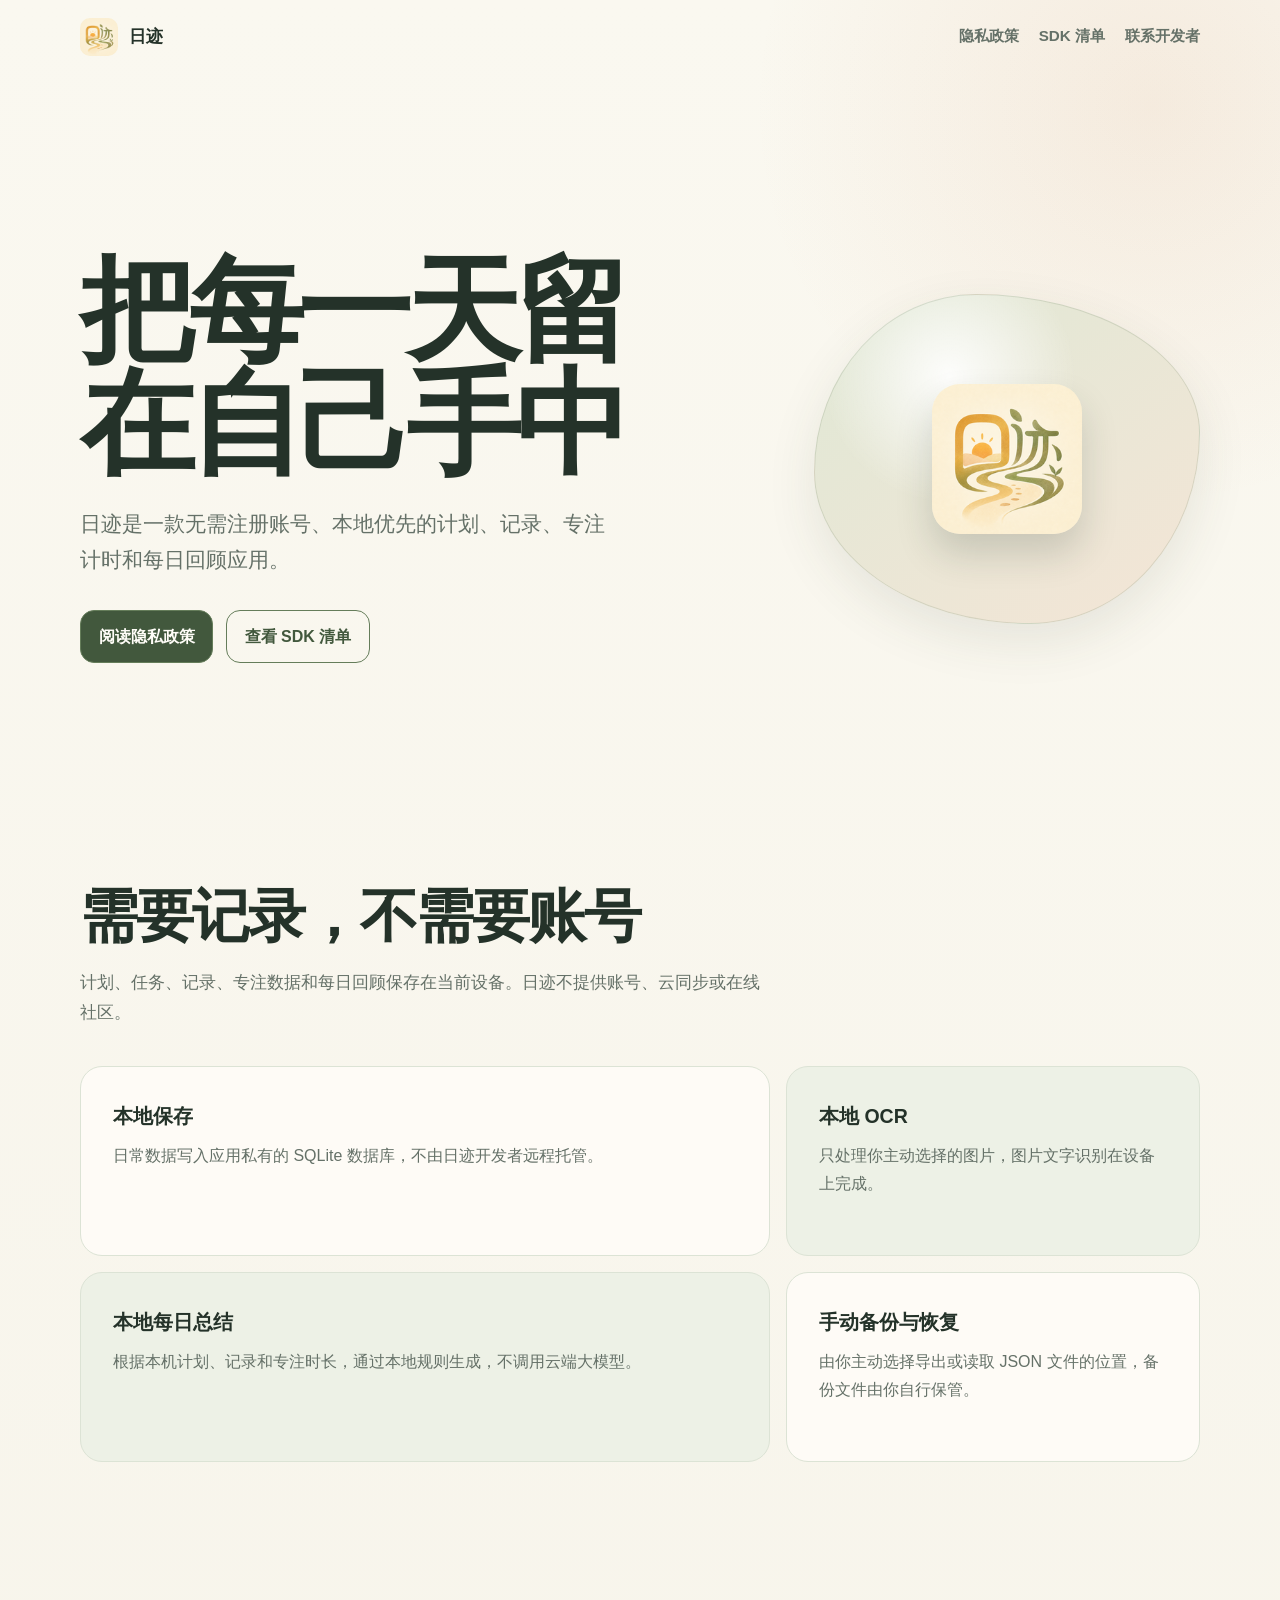
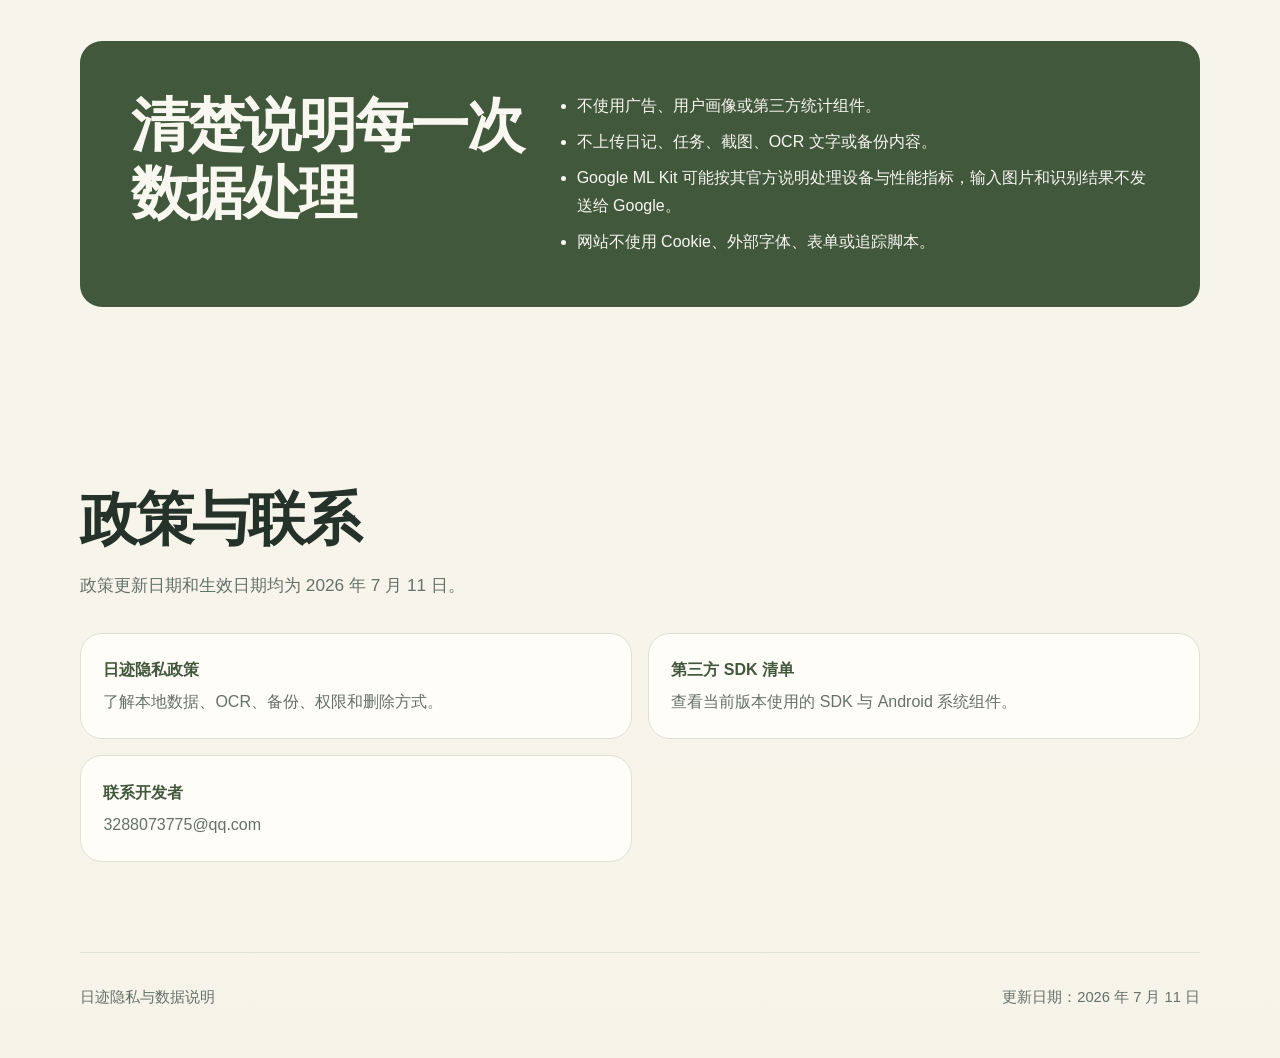
==== index.html @ 3bfed6fa "publish DayTrace privacy site" ====
<!doctype html>
<html lang="zh-CN">
<head>
  <meta charset="utf-8">
  <meta name="viewport" content="width=device-width, initial-scale=1">
  <meta name="description" content="日迹是一款无账号、本地优先的计划、记录、专注计时和每日回顾应用。">
  <meta name="referrer" content="no-referrer">
  <meta http-equiv="Content-Security-Policy" content="default-src 'self'; img-src 'self' data:; style-src 'self'; object-src 'none'; base-uri 'self'; form-action 'none'">
  <title>日迹 | 本地优先的每日记录</title>
  <link rel="icon" type="image/png" href="favicon.png">
  <link rel="stylesheet" href="styles.css">
</head>
<body>
  <a class="skip-link" href="#main">跳到主要内容</a>
  <header class="site-header">
    <a class="brand" href="index.html" aria-current="page">
      <img src="favicon.png" alt="日迹应用图标" width="192" height="192">
      <span>日迹</span>
    </a>
    <nav class="site-nav" aria-label="主要导航">
      <a href="privacy.html">隐私政策</a>
      <a href="sdk.html">SDK 清单</a>
      <a href="mailto:3288073775@qq.com">联系开发者</a>
    </nav>
  </header>

  <main id="main">
    <div class="wrap hero">
      <div class="hero-copy">
        <h1>把每一天留在自己手中</h1>
        <p>日迹是一款无需注册账号、本地优先的计划、记录、专注计时和每日回顾应用。</p>
        <div class="hero-actions">
          <a class="button" href="privacy.html">阅读隐私政策</a>
          <a class="button secondary" href="sdk.html">查看 SDK 清单</a>
        </div>
      </div>
      <div class="app-mark" aria-label="日迹应用图标展示">
        <img src="favicon.png" alt="日迹应用图标" width="192" height="192">
      </div>
    </div>

    <section class="section">
      <div class="wrap">
        <h2>需要记录，不需要账号</h2>
        <p class="lead">计划、任务、记录、专注数据和每日回顾保存在当前设备。日迹不提供账号、云同步或在线社区。</p>
        <div class="feature-grid">
          <article class="feature">
            <h3>本地保存</h3>
            <p>日常数据写入应用私有的 SQLite 数据库，不由日迹开发者远程托管。</p>
          </article>
          <article class="feature">
            <h3>本地 OCR</h3>
            <p>只处理你主动选择的图片，图片文字识别在设备上完成。</p>
          </article>
          <article class="feature">
            <h3>本地每日总结</h3>
            <p>根据本机计划、记录和专注时长，通过本地规则生成，不调用云端大模型。</p>
          </article>
          <article class="feature">
            <h3>手动备份与恢复</h3>
            <p>由你主动选择导出或读取 JSON 文件的位置，备份文件由你自行保管。</p>
          </article>
        </div>
      </div>
    </section>

    <section class="section">
      <div class="wrap trust-panel">
        <h2>清楚说明每一次数据处理</h2>
        <ul>
          <li>不使用广告、用户画像或第三方统计组件。</li>
          <li>不上传日记、任务、截图、OCR 文字或备份内容。</li>
          <li>Google ML Kit 可能按其官方说明处理设备与性能指标，输入图片和识别结果不发送给 Google。</li>
          <li>网站不使用 Cookie、外部字体、表单或追踪脚本。</li>
        </ul>
      </div>
    </section>

    <section class="section">
      <div class="wrap">
        <h2>政策与联系</h2>
        <p class="lead">政策更新日期和生效日期均为 2026 年 7 月 11 日。</p>
        <div class="link-grid">
          <a class="link-card" href="privacy.html">
            <strong>日迹隐私政策</strong>
            <span>了解本地数据、OCR、备份、权限和删除方式。</span>
          </a>
          <a class="link-card" href="sdk.html">
            <strong>第三方 SDK 清单</strong>
            <span>查看当前版本使用的 SDK 与 Android 系统组件。</span>
          </a>
          <a class="link-card" href="mailto:3288073775@qq.com">
            <strong>联系开发者</strong>
            <span>3288073775@qq.com</span>
          </a>
        </div>
      </div>
    </section>
  </main>

  <footer class="site-footer">
    <span>日迹隐私与数据说明</span>
    <span>更新日期：2026 年 7 月 11 日</span>
  </footer>
</body>
</html>
---- styles.css ----
:root {
  color-scheme: light;
  --page: #f6f3e9;
  --surface: #fffdf8;
  --surface-soft: #edf1e6;
  --ink: #243229;
  --muted: #657168;
  --sage: #657d5a;
  --sage-deep: #42583d;
  --orange: #c87842;
  --line: #dce3d5;
  --shadow: 0 18px 50px rgba(57, 72, 51, 0.10);
  --radius: 22px;
}

* {
  box-sizing: border-box;
}

html {
  scroll-behavior: smooth;
}

body {
  margin: 0;
  color: var(--ink);
  background:
    radial-gradient(circle at 90% 4%, rgba(200, 120, 66, 0.10), transparent 25rem),
    linear-gradient(180deg, #faf8f0 0%, var(--page) 100%);
  font-family: -apple-system, BlinkMacSystemFont, "Segoe UI", "Microsoft YaHei", "PingFang SC", sans-serif;
  font-size: 16px;
  line-height: 1.75;
}

a {
  color: var(--sage-deep);
  text-underline-offset: 0.2em;
}

a:hover {
  color: var(--orange);
}

a:focus-visible,
button:focus-visible {
  outline: 3px solid rgba(200, 120, 66, 0.55);
  outline-offset: 4px;
}

.skip-link {
  position: fixed;
  left: 1rem;
  top: 1rem;
  z-index: 10;
  padding: 0.65rem 1rem;
  color: #fffdf8;
  background: var(--sage-deep);
  border-radius: 10px;
  transform: translateY(-180%);
}

.skip-link:focus {
  transform: translateY(0);
}

.site-header {
  width: min(1120px, calc(100% - 2rem));
  margin: 0 auto;
  padding: 1.1rem 0;
  display: flex;
  align-items: center;
  justify-content: space-between;
  gap: 1rem;
}

.brand {
  display: inline-flex;
  align-items: center;
  gap: 0.7rem;
  color: var(--ink);
  font-size: 1.05rem;
  font-weight: 750;
  text-decoration: none;
}

.brand img {
  width: 38px;
  height: 38px;
  border-radius: 10px;
}

.site-nav {
  display: flex;
  align-items: center;
  gap: 1.25rem;
  white-space: nowrap;
}

.site-nav a {
  color: var(--muted);
  font-size: 0.95rem;
  font-weight: 650;
  text-decoration: none;
}

.site-nav a[aria-current="page"] {
  color: var(--sage-deep);
}

.wrap {
  width: min(1120px, calc(100% - 2rem));
  margin: 0 auto;
}

.hero {
  min-height: min(720px, calc(100dvh - 76px));
  padding: clamp(3.5rem, 9vw, 7.5rem) 0 4rem;
  display: grid;
  grid-template-columns: minmax(0, 1.25fr) minmax(260px, 0.75fr);
  align-items: center;
  gap: clamp(2rem, 7vw, 7rem);
}

.hero-copy h1 {
  max-width: 9ch;
  margin: 0;
  font-size: clamp(3.5rem, 9vw, 7.2rem);
  line-height: 0.98;
  letter-spacing: -0.055em;
}

.hero-copy p {
  max-width: 34rem;
  margin: 1.6rem 0 0;
  color: var(--muted);
  font-size: clamp(1.05rem, 2vw, 1.3rem);
}

.hero-actions {
  margin-top: 2rem;
  display: flex;
  flex-wrap: wrap;
  gap: 0.8rem;
}

.button {
  min-height: 48px;
  padding: 0.72rem 1.1rem;
  display: inline-flex;
  align-items: center;
  justify-content: center;
  border: 1px solid var(--sage);
  border-radius: 14px;
  color: #fffdf8;
  background: var(--sage-deep);
  font-weight: 700;
  text-decoration: none;
}

.button.secondary {
  color: var(--sage-deep);
  background: transparent;
}

.button:active {
  transform: translateY(1px);
}

.app-mark {
  position: relative;
  min-height: 330px;
  display: grid;
  place-items: center;
  border: 1px solid rgba(101, 125, 90, 0.18);
  border-radius: 42% 58% 44% 56% / 54% 42% 58% 46%;
  background:
    radial-gradient(circle at 35% 25%, rgba(255, 255, 255, 0.92), transparent 36%),
    linear-gradient(145deg, #dfe8d5, #f4e5d6);
  box-shadow: var(--shadow);
}

.app-mark img {
  width: min(42%, 150px);
  height: auto;
  border-radius: 28px;
  box-shadow: 0 20px 36px rgba(40, 55, 44, 0.18);
}

.section {
  padding: clamp(3.5rem, 7vw, 6rem) 0;
}

.section h2 {
  max-width: 18ch;
  margin: 0 0 1rem;
  font-size: clamp(2rem, 4.5vw, 3.6rem);
  line-height: 1.18;
  letter-spacing: -0.035em;
}

.lead {
  max-width: 43rem;
  margin: 0;
  color: var(--muted);
  font-size: 1.08rem;
}

.feature-grid {
  margin-top: 2.4rem;
  display: grid;
  grid-template-columns: 1.25fr 0.75fr;
  gap: 1rem;
}

.feature {
  min-height: 190px;
  padding: clamp(1.3rem, 3vw, 2rem);
  border: 1px solid var(--line);
  border-radius: var(--radius);
  background: rgba(255, 253, 248, 0.84);
}

.feature:nth-child(2),
.feature:nth-child(3) {
  background: var(--surface-soft);
}

.feature h3 {
  margin: 0 0 0.55rem;
  font-size: 1.22rem;
}

.feature p {
  margin: 0;
  color: var(--muted);
}

.trust-panel {
  padding: clamp(1.5rem, 5vw, 3.2rem);
  display: grid;
  grid-template-columns: 0.8fr 1.2fr;
  gap: 2rem;
  border-radius: var(--radius);
  color: #f8f7f0;
  background: var(--sage-deep);
}

.trust-panel h2 {
  margin: 0;
  color: inherit;
}

.trust-panel ul {
  margin: 0;
  padding-left: 1.2rem;
}

.trust-panel li + li {
  margin-top: 0.5rem;
}

.link-grid {
  margin-top: 2rem;
  display: grid;
  grid-template-columns: 1fr 1fr;
  gap: 1rem;
}

.link-card {
  padding: 1.4rem;
  border: 1px solid var(--line);
  border-radius: var(--radius);
  background: var(--surface);
  text-decoration: none;
}

.link-card strong,
.link-card span {
  display: block;
}

.link-card span {
  margin-top: 0.25rem;
  color: var(--muted);
}

.legal {
  width: min(820px, calc(100% - 2rem));
  margin: 0 auto;
  padding: 3.5rem 0 6rem;
}

.legal-header {
  margin-bottom: 2.8rem;
  padding-bottom: 2rem;
  border-bottom: 1px solid var(--line);
}

.legal-header h1 {
  margin: 0;
  font-size: clamp(2.4rem, 7vw, 4.8rem);
  line-height: 1.1;
  letter-spacing: -0.045em;
}

.meta {
  margin-top: 1rem;
  color: var(--muted);
}

.legal section + section {
  margin-top: 2.7rem;
}

.legal h2 {
  margin: 0 0 0.8rem;
  font-size: 1.5rem;
  line-height: 1.35;
}

.legal h3 {
  margin: 1.5rem 0 0.45rem;
  font-size: 1.05rem;
}

.legal p,
.legal li {
  color: #39463d;
}

.legal ul {
  padding-left: 1.35rem;
}

.notice {
  padding: 1rem 1.1rem;
  border-left: 4px solid var(--orange);
  border-radius: 0 14px 14px 0;
  background: #fff6eb;
}

.sdk-list {
  display: grid;
  gap: 1rem;
}

.sdk-item {
  padding: 1.35rem;
  border: 1px solid var(--line);
  border-radius: var(--radius);
  background: var(--surface);
}

.sdk-item h2 {
  margin-bottom: 0.5rem;
}

.sdk-item dl {
  margin: 0;
  display: grid;
  grid-template-columns: 8rem 1fr;
  gap: 0.35rem 1rem;
}

.sdk-item dt {
  color: var(--muted);
  font-weight: 700;
}

.sdk-item dd {
  margin: 0;
}

.site-footer {
  width: min(1120px, calc(100% - 2rem));
  margin: 0 auto;
  padding: 2rem 0 3rem;
  display: flex;
  justify-content: space-between;
  gap: 1rem;
  border-top: 1px solid var(--line);
  color: var(--muted);
  font-size: 0.92rem;
}

.not-found {
  min-height: calc(100dvh - 160px);
  display: grid;
  place-content: center;
  text-align: center;
}

@media (max-width: 720px) {
  .site-header {
    align-items: flex-start;
  }

  .site-nav {
    gap: 0.8rem;
  }

  .site-nav a {
    font-size: 0.86rem;
  }

  .hero,
  .feature-grid,
  .trust-panel,
  .link-grid {
    grid-template-columns: 1fr;
  }

  .hero {
    min-height: auto;
    padding-top: 3rem;
  }

  .hero-copy h1 {
    font-size: clamp(3.2rem, 18vw, 5rem);
  }

  .app-mark {
    min-height: 250px;
  }

  .sdk-item dl {
    grid-template-columns: 1fr;
  }

  .sdk-item dd + dt {
    margin-top: 0.5rem;
  }

  .site-footer {
    flex-direction: column;
  }
}

@media (max-width: 440px) {
  .site-header {
    display: block;
  }

  .site-nav {
    margin-top: 0.8rem;
    justify-content: space-between;
  }

  .brand img {
    width: 34px;
    height: 34px;
  }
}

@media (prefers-reduced-motion: reduce) {
  html {
    scroll-behavior: auto;
  }
}
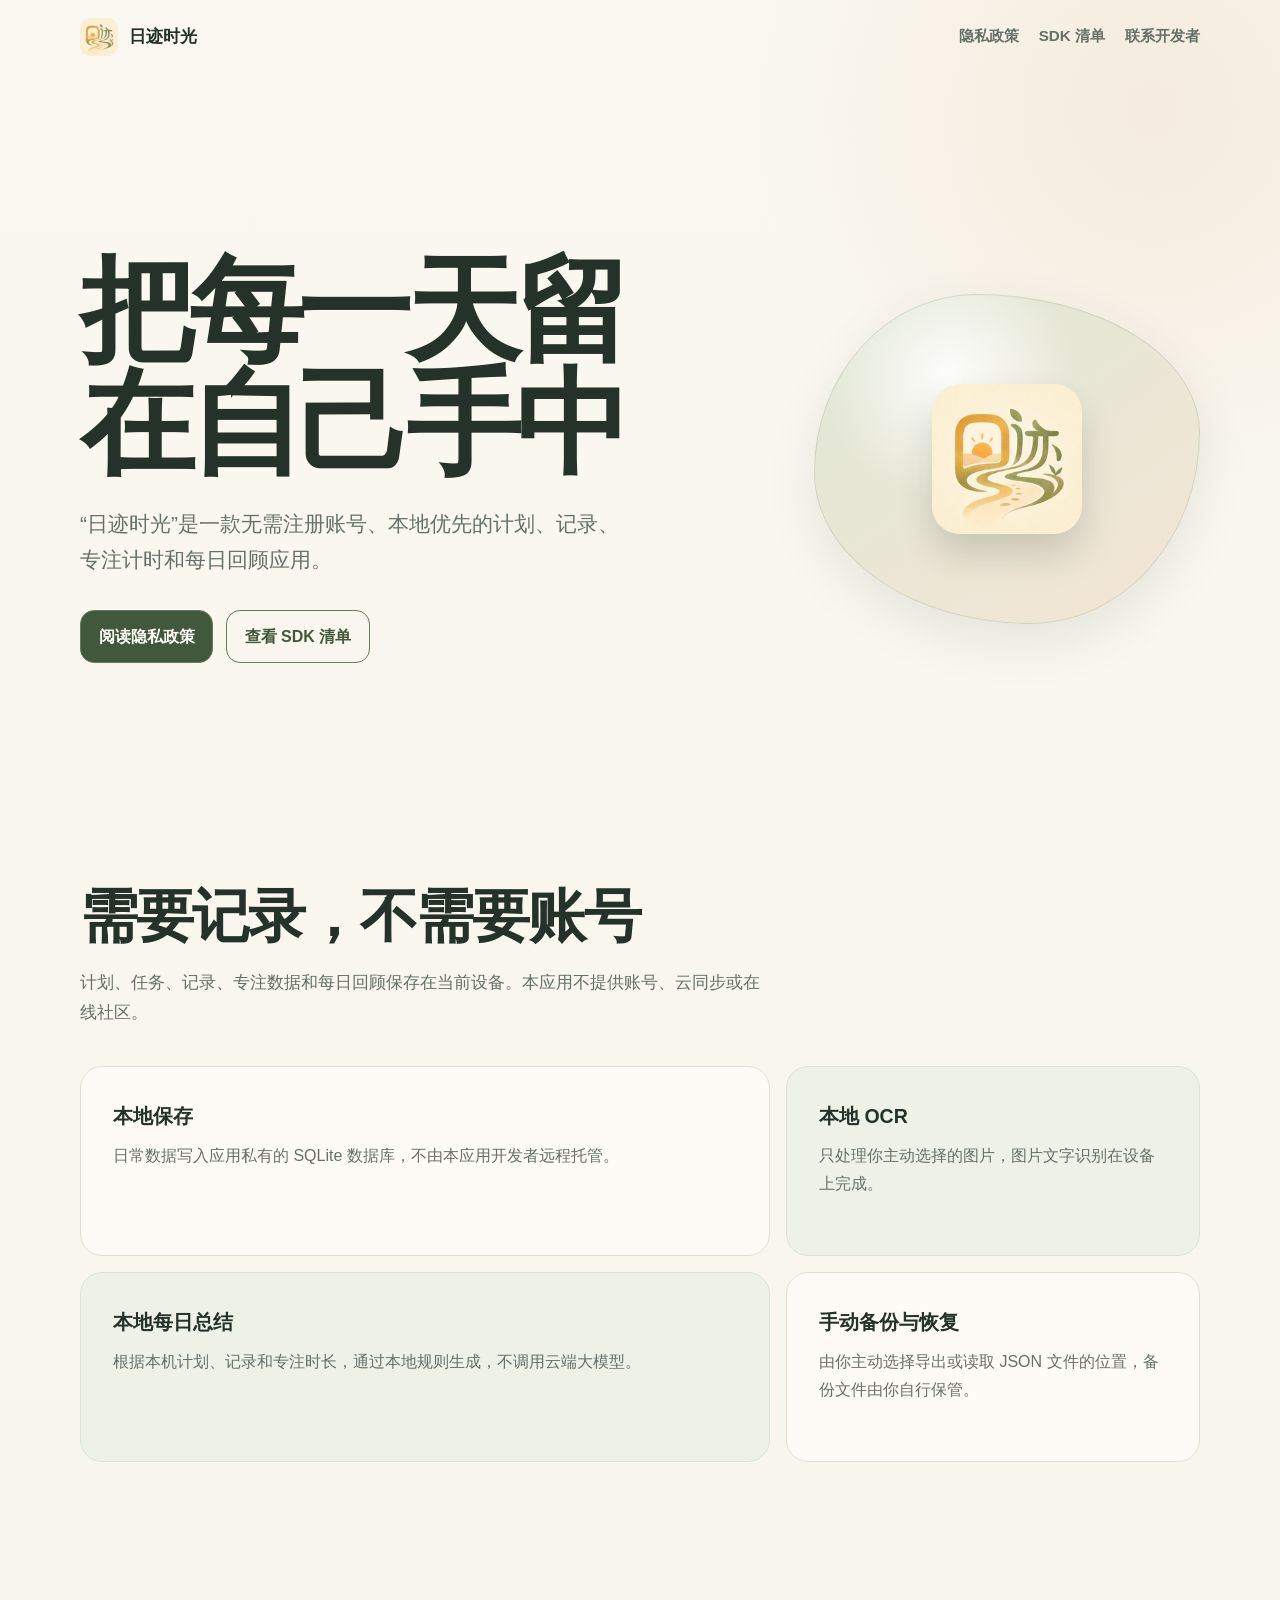
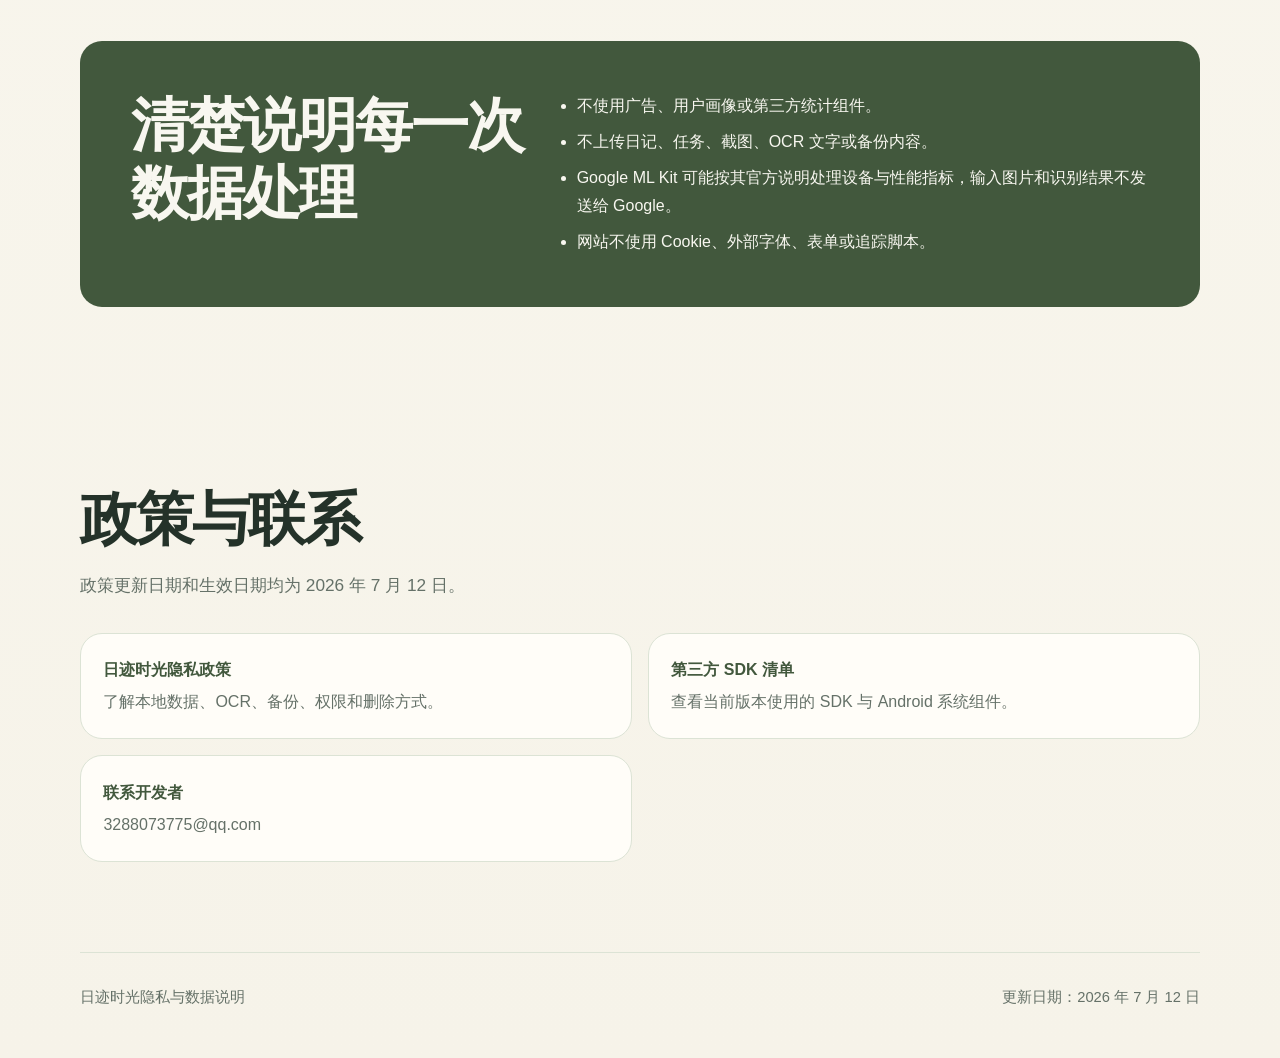
==== commit 34536f61: "unify official app name as ????" ====
--- a/index.html
+++ b/index.html
@@ -3,10 +3,10 @@
 <head>
   <meta charset="utf-8">
   <meta name="viewport" content="width=device-width, initial-scale=1">
-  <meta name="description" content="日迹是一款无账号、本地优先的计划、记录、专注计时和每日回顾应用。">
+  <meta name="description" content="日迹时光是一款无账号、本地优先的计划、记录、专注计时和每日回顾应用。">
   <meta name="referrer" content="no-referrer">
   <meta http-equiv="Content-Security-Policy" content="default-src 'self'; img-src 'self' data:; style-src 'self'; object-src 'none'; base-uri 'self'; form-action 'none'">
-  <title>日迹 | 本地优先的每日记录</title>
+  <title>日迹时光 | 本地优先的每日记录</title>
   <link rel="icon" type="image/png" href="favicon.png">
   <link rel="stylesheet" href="styles.css">
 </head>
@@ -14,8 +14,8 @@
   <a class="skip-link" href="#main">跳到主要内容</a>
   <header class="site-header">
     <a class="brand" href="index.html" aria-current="page">
-      <img src="favicon.png" alt="日迹应用图标" width="192" height="192">
-      <span>日迹</span>
+      <img src="favicon.png" alt="日迹时光应用图标" width="192" height="192">
+      <span>日迹时光</span>
     </a>
     <nav class="site-nav" aria-label="主要导航">
       <a href="privacy.html">隐私政策</a>
@@ -28,25 +28,25 @@
     <div class="wrap hero">
       <div class="hero-copy">
         <h1>把每一天留在自己手中</h1>
-        <p>日迹是一款无需注册账号、本地优先的计划、记录、专注计时和每日回顾应用。</p>
+        <p>“日迹时光”是一款无需注册账号、本地优先的计划、记录、专注计时和每日回顾应用。</p>
         <div class="hero-actions">
           <a class="button" href="privacy.html">阅读隐私政策</a>
           <a class="button secondary" href="sdk.html">查看 SDK 清单</a>
         </div>
       </div>
-      <div class="app-mark" aria-label="日迹应用图标展示">
-        <img src="favicon.png" alt="日迹应用图标" width="192" height="192">
+      <div class="app-mark" aria-label="日迹时光应用图标展示">
+        <img src="favicon.png" alt="日迹时光应用图标" width="192" height="192">
       </div>
     </div>
 
     <section class="section">
       <div class="wrap">
         <h2>需要记录，不需要账号</h2>
-        <p class="lead">计划、任务、记录、专注数据和每日回顾保存在当前设备。日迹不提供账号、云同步或在线社区。</p>
+        <p class="lead">计划、任务、记录、专注数据和每日回顾保存在当前设备。本应用不提供账号、云同步或在线社区。</p>
         <div class="feature-grid">
           <article class="feature">
             <h3>本地保存</h3>
-            <p>日常数据写入应用私有的 SQLite 数据库，不由日迹开发者远程托管。</p>
+            <p>日常数据写入应用私有的 SQLite 数据库，不由本应用开发者远程托管。</p>
           </article>
           <article class="feature">
             <h3>本地 OCR</h3>
@@ -79,10 +79,10 @@
     <section class="section">
       <div class="wrap">
         <h2>政策与联系</h2>
-        <p class="lead">政策更新日期和生效日期均为 2026 年 7 月 11 日。</p>
+        <p class="lead">政策更新日期和生效日期均为 2026 年 7 月 12 日。</p>
         <div class="link-grid">
           <a class="link-card" href="privacy.html">
-            <strong>日迹隐私政策</strong>
+            <strong>日迹时光隐私政策</strong>
             <span>了解本地数据、OCR、备份、权限和删除方式。</span>
           </a>
           <a class="link-card" href="sdk.html">
@@ -99,9 +99,8 @@
   </main>
 
   <footer class="site-footer">
-    <span>日迹隐私与数据说明</span>
-    <span>更新日期：2026 年 7 月 11 日</span>
+    <span>日迹时光隐私与数据说明</span>
+    <span>更新日期：2026 年 7 月 12 日</span>
   </footer>
 </body>
 </html>
-
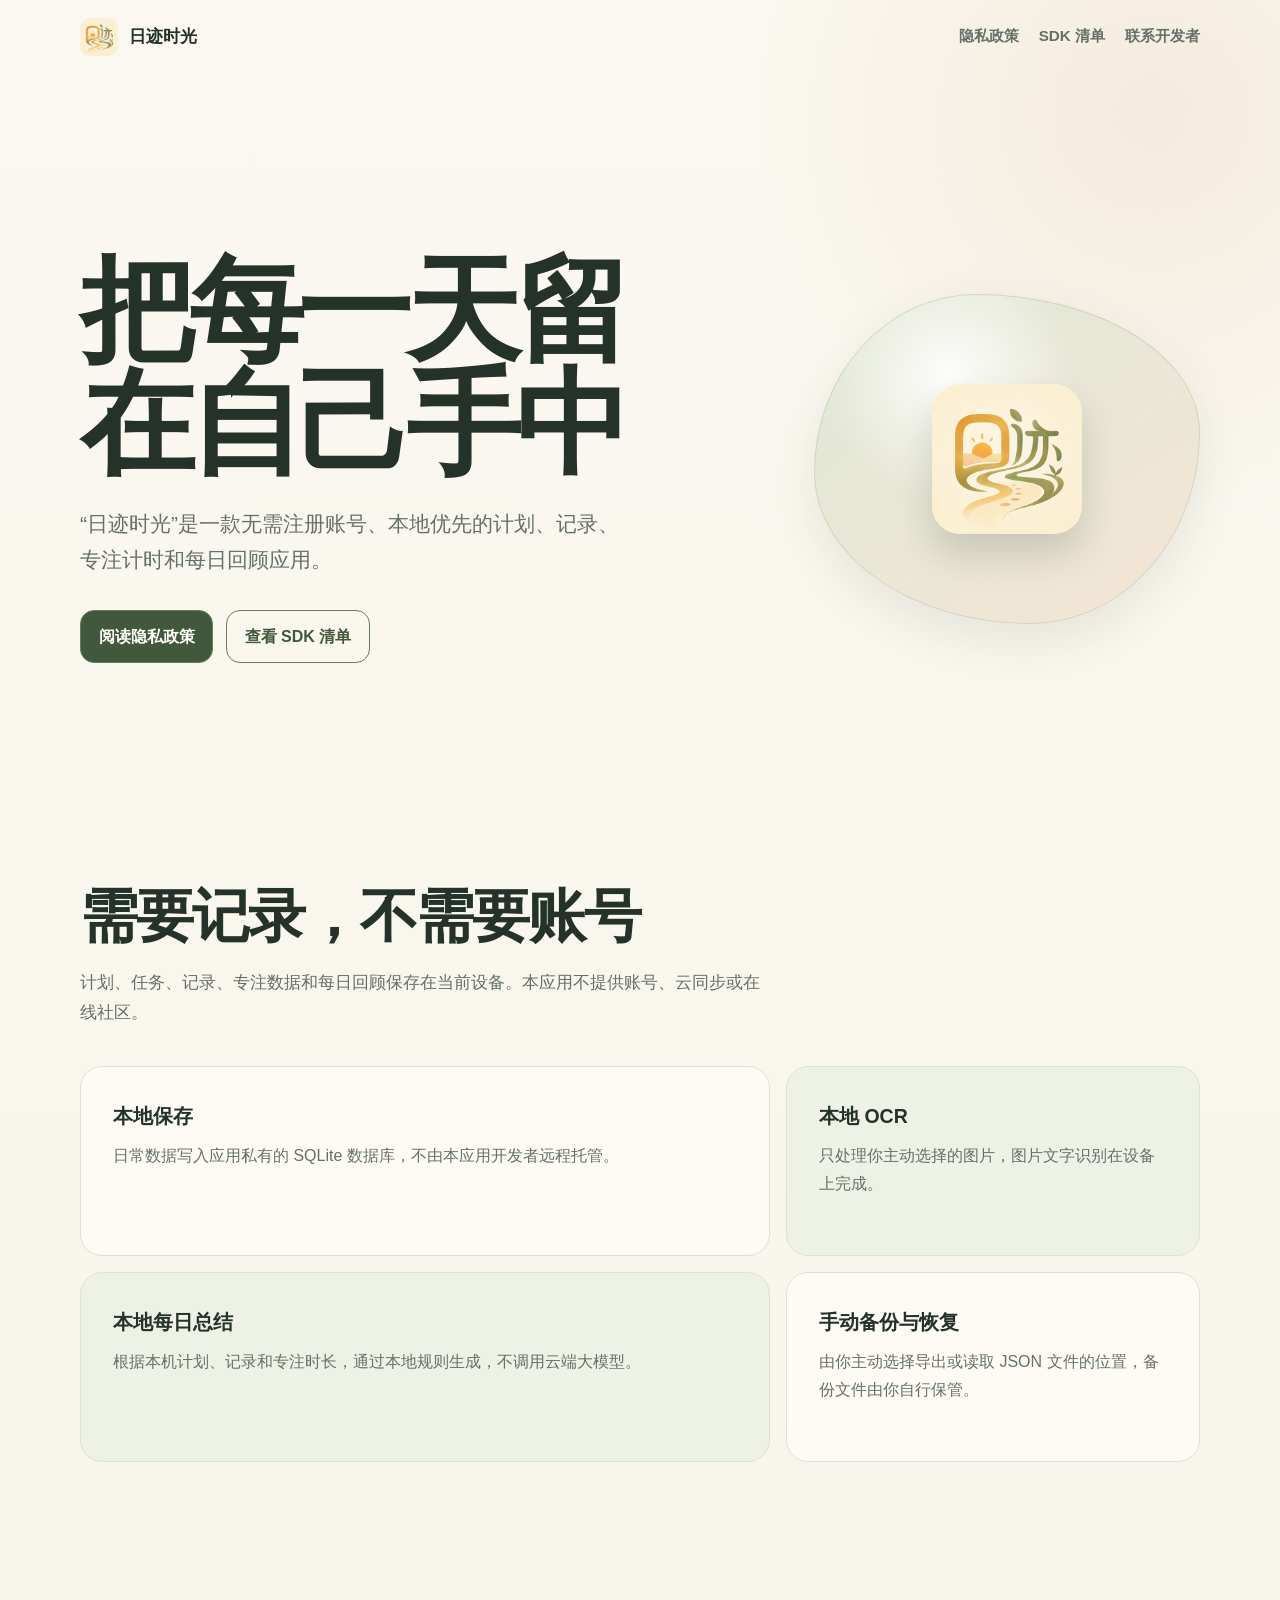
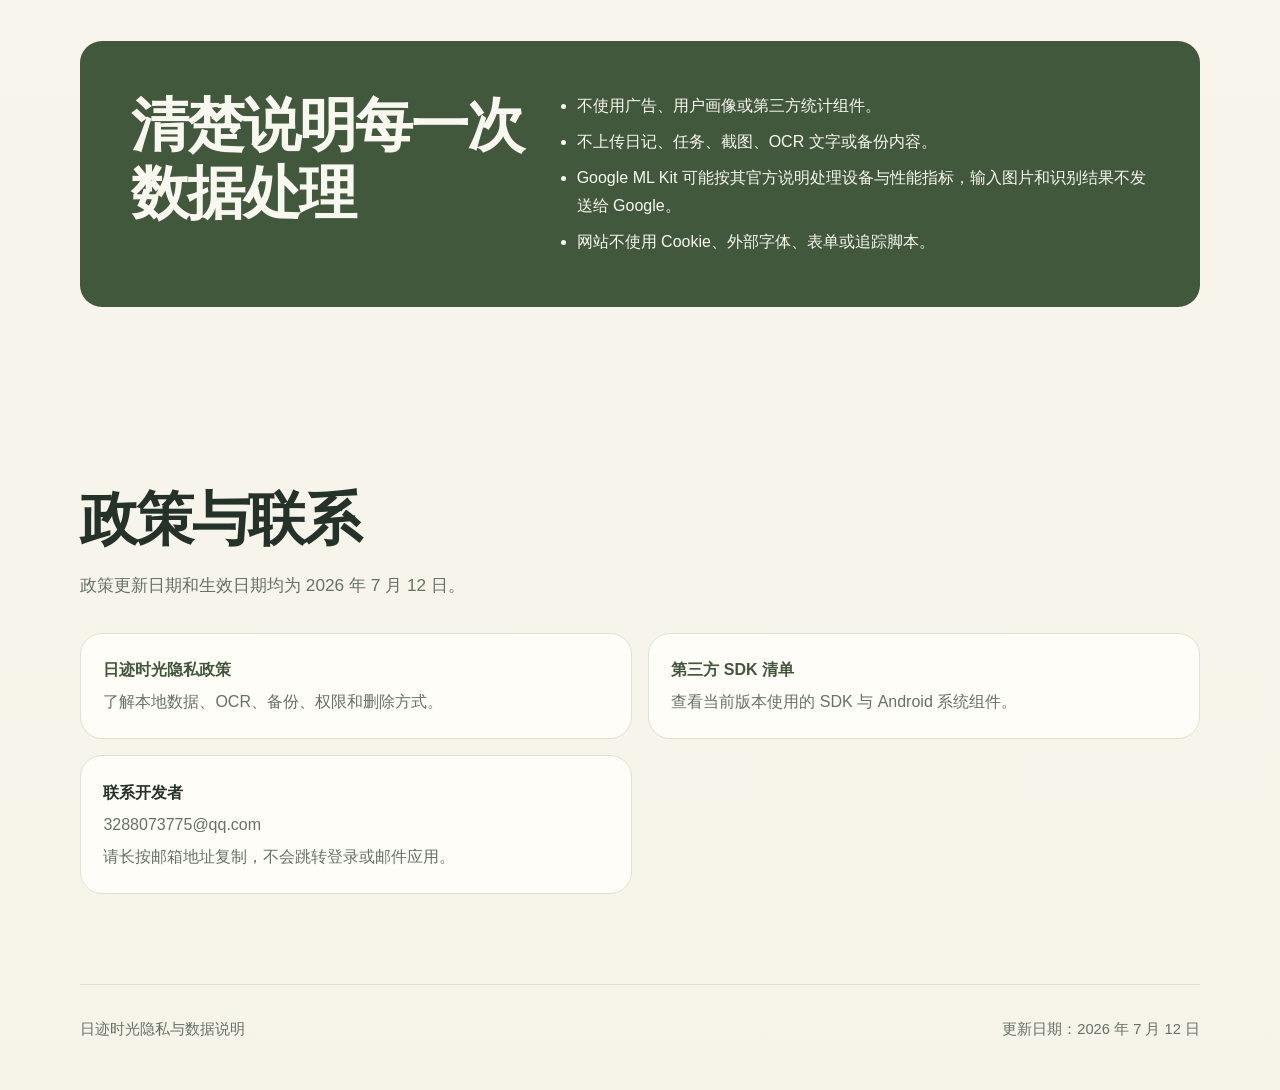
==== commit ea3c3623: "Replace mailto links with copy-friendly contact text" ====
--- a/index.html
+++ b/index.html
@@ -20,7 +20,7 @@
     <nav class="site-nav" aria-label="主要导航">
       <a href="privacy.html">隐私政策</a>
       <a href="sdk.html">SDK 清单</a>
-      <a href="mailto:3288073775@qq.com">联系开发者</a>
+      <a href="#contact">联系开发者</a>
     </nav>
   </header>
 
@@ -89,10 +89,11 @@
             <strong>第三方 SDK 清单</strong>
             <span>查看当前版本使用的 SDK 与 Android 系统组件。</span>
           </a>
-          <a class="link-card" href="mailto:3288073775@qq.com">
+          <article class="link-card" id="contact">
             <strong>联系开发者</strong>
             <span>3288073775@qq.com</span>
-          </a>
+            <span>请长按邮箱地址复制，不会跳转登录或邮件应用。</span>
+          </article>
         </div>
       </div>
     </section>
